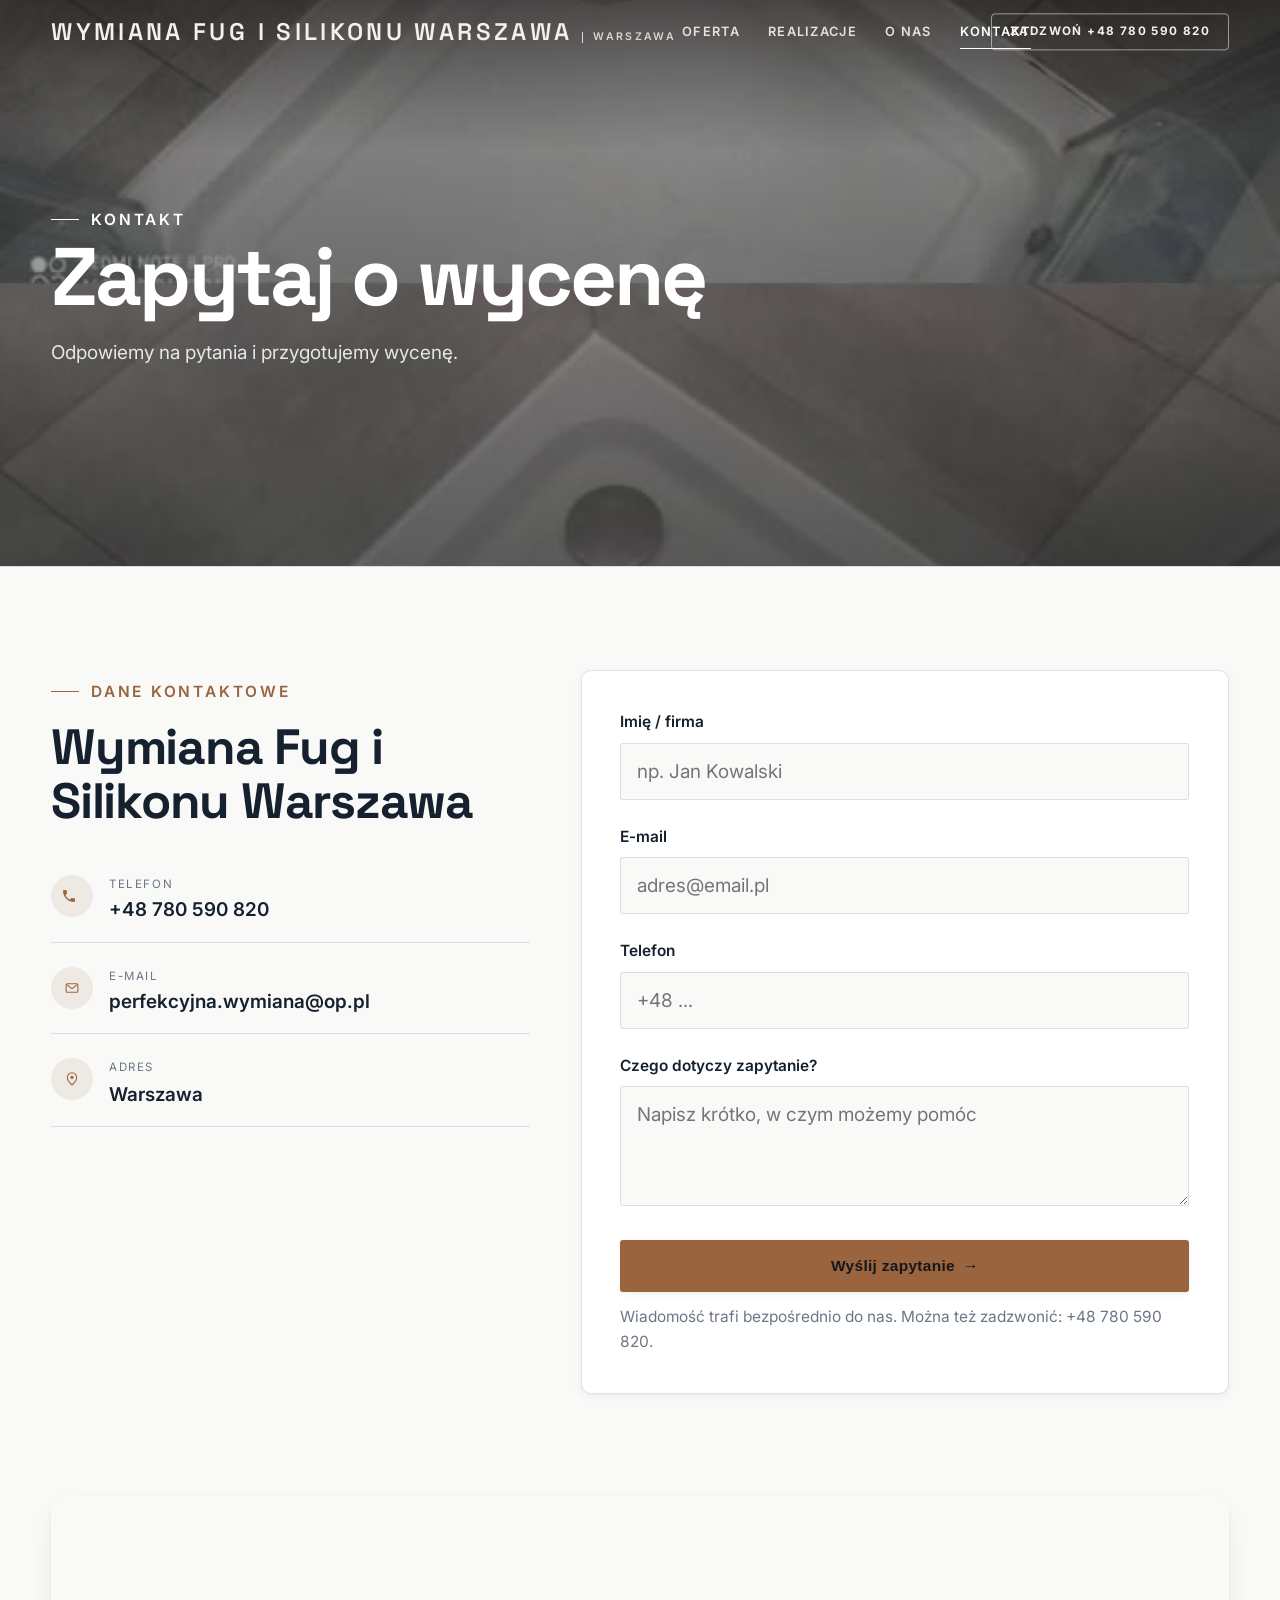
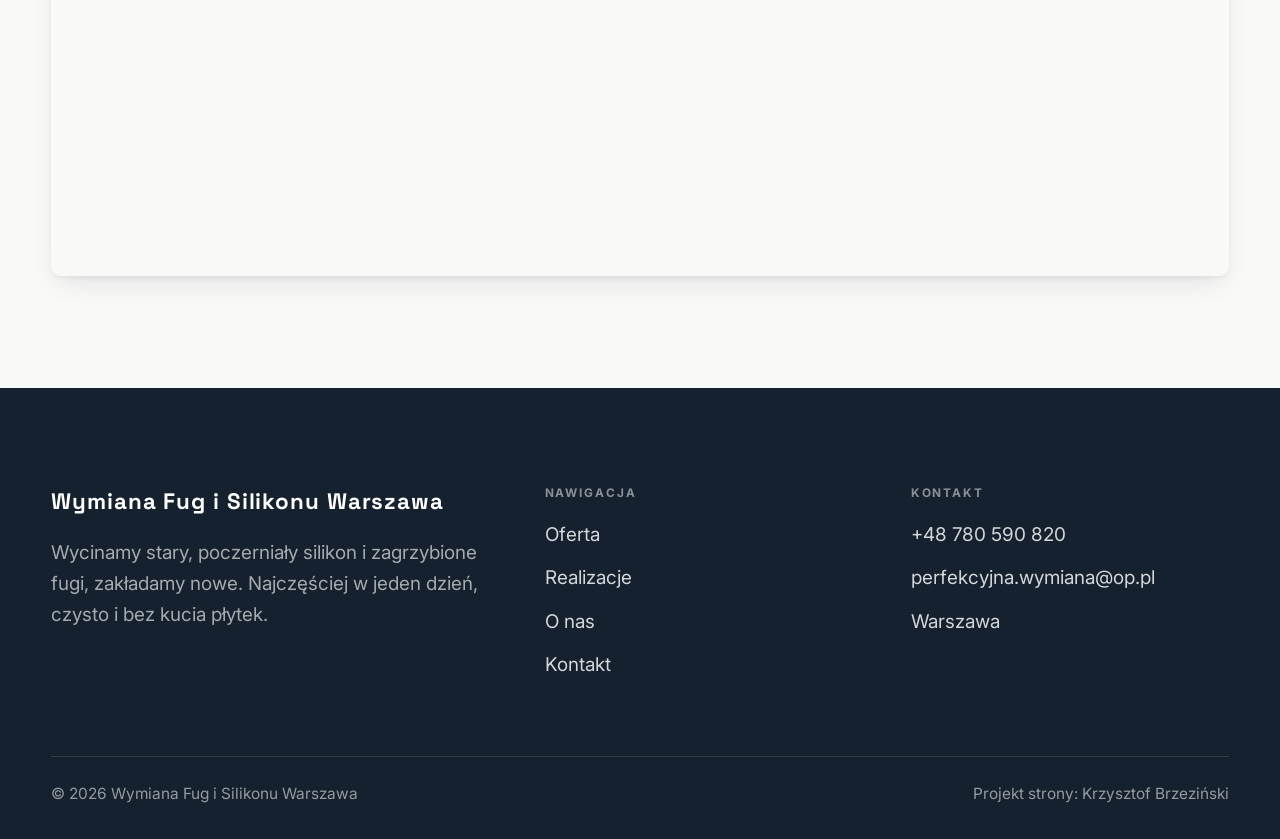
==== kontakt.html @ 7090401e "Strona demo: wymiana-fug-i-silikonu-warszawa" ====
<!DOCTYPE html>
<html lang="pl">
<head>
<meta charset="UTF-8">
<meta name="viewport" content="width=device-width, initial-scale=1.0">
<title>Kontakt - Wymiana Fug i Silikonu Warszawa</title>
<meta name="description" content="Kontakt Wymiana Fug i Silikonu Warszawa - Warszawa">
<link rel="preconnect" href="https://fonts.googleapis.com">
<link rel="preconnect" href="https://fonts.gstatic.com" crossorigin>
<link href="https://fonts.googleapis.com/css2?family=Space+Grotesk:wght@500;600;700&family=Inter:wght@400;500;600&display=swap" rel="stylesheet">
<link rel="stylesheet" href="assets/styles.css">
</head>
<body>

<header class="nav">
  <div class="wrap nav-inner">
    <a class="brand" href="index.html"><span class="name">Wymiana Fug i Silikonu Warszawa</span><span class="sub">Warszawa</span></a>
    <nav class="nav-links">
      <a href="oferta.html">Oferta</a>
      <a href="realizacje.html">Realizacje</a>
      <a href="o-nas.html">O nas</a>
      <a href="kontakt.html" class="active">Kontakt</a>
      <a href="tel:+48780590820" class="btn btn-accent">Zadzwoń +48 780 590 820</a>
    </nav>
    <button class="nav-toggle" aria-label="Menu"><span></span><span></span><span></span></button>
  </div>
</header>

<section class="pagehead">
  <img src="img/g1.jpg" alt="Wymiana Fug i Silikonu Warszawa - Zapytaj o wycenę">
  <div class="wrap">
    <span class="eyebrow">Kontakt</span>
    <h1>Zapytaj o wycenę</h1>
    <p>Odpowiemy na pytania i przygotujemy wycenę.</p>
  </div>
</section>
<section>
  <div class="wrap contact-grid">
    <div class="reveal">
      <span class="eyebrow">Dane kontaktowe</span>
      <h2 style="margin:var(--space-4) 0 var(--space-6)">Wymiana Fug i Silikonu Warszawa</h2>
      <div class="info-list">
        <div class="info-row"><div class="ic"><svg class="ico-tel" width="16" height="16" viewBox="0 0 24 24" fill="none" aria-hidden="true"><path d="M6.6 10.8a15.5 15.5 0 0 0 6.6 6.6l2.2-2.2a1 1 0 0 1 1-.24 11.4 11.4 0 0 0 3.6.58 1 1 0 0 1 1 1V20a1 1 0 0 1-1 1A17 17 0 0 1 3 4a1 1 0 0 1 1-1h3.5a1 1 0 0 1 1 1c0 1.25.2 2.46.58 3.6a1 1 0 0 1-.25 1l-2.23 2.2Z" fill="currentColor"/></svg></div><div><div class="lbl">Telefon</div><a class="val" href="tel:+48780590820">+48 780 590 820</a></div></div>
        <div class="info-row"><div class="ic"><svg class="ico-mail" width="16" height="16" viewBox="0 0 24 24" fill="none" aria-hidden="true"><rect x="3.2" y="5.5" width="17.6" height="13" rx="1.6" stroke="currentColor" stroke-width="1.6"/><path d="M4 7l8 6 8-6" stroke="currentColor" stroke-width="1.6" stroke-linecap="round" stroke-linejoin="round"/></svg></div><div><div class="lbl">E-mail</div><a class="val" href="mailto:perfekcyjna.wymiana@op.pl">perfekcyjna.wymiana@op.pl</a></div></div>
        <div class="info-row"><div class="ic"><svg class="ico-pin" width="16" height="16" viewBox="0 0 24 24" fill="none" aria-hidden="true"><path d="M12 21s7-6.1 7-11.5A7 7 0 0 0 5 9.5C5 14.9 12 21 12 21Z" stroke="currentColor" stroke-width="1.6" fill="none"/><circle cx="12" cy="9.5" r="2.4" fill="currentColor"/></svg></div><div><div class="lbl">Adres</div><div class="val">Warszawa</div></div></div>
      </div>
    </div>
    <div class="reveal">
      <form class="form" action="https://formsubmit.co/perfekcyjna.wymiana@op.pl" method="POST">
        <input type="hidden" name="_subject" value="Zapytanie ze strony Wymiana Fug i Silikonu Warszawa">
        <input type="hidden" name="_captcha" value="false">
        <input type="hidden" name="_template" value="table">
        <div class="fld"><label for="name">Imię / firma</label><input id="name" name="name" type="text" placeholder="np. Jan Kowalski" required></div>
        <div class="fld"><label for="email">E-mail</label><input id="email" name="email" type="email" placeholder="adres@email.pl" required></div>
        <div class="fld"><label for="phone">Telefon</label><input id="phone" name="phone" type="tel" placeholder="+48 ..."></div>
        <div class="fld"><label for="msg">Czego dotyczy zapytanie?</label><textarea id="msg" name="message" placeholder="Napisz krótko, w czym możemy pomóc" required></textarea></div>
        <button type="submit" class="btn btn-accent" style="width:100%;justify-content:center">Wyślij zapytanie <span class="arr">→</span></button>
        <p class="note">Wiadomość trafi bezpośrednio do nas. Można też zadzwonić: +48 780 590 820.</p>
      </form>
    </div>
  </div>
</section>
<section style="padding-top:0">
  <div class="wrap reveal">
    <iframe class="map" title="Wymiana Fug i Silikonu Warszawa - Warszawa" src="https://maps.google.com/maps?q=Wymiana%20Fug%20i%20Silikonu%20Warszawa%20Warszawa&z=15&output=embed" loading="lazy" referrerpolicy="no-referrer-when-downgrade"></iframe>
  </div>
</section>

<footer>
  <div class="wrap">
    <div class="foot-grid">
      <div class="foot-brand">
        <div class="name">Wymiana Fug i Silikonu Warszawa</div>
        <p>Wycinamy stary, poczerniały silikon i zagrzybione fugi, zakładamy nowe. Najczęściej w jeden dzień, czysto i bez kucia płytek.</p>
      </div>
      <div class="foot-col">
        <h4>Nawigacja</h4>
        <a href="oferta.html">Oferta</a>
        <a href="realizacje.html">Realizacje</a>
        <a href="o-nas.html">O nas</a>
        <a href="kontakt.html">Kontakt</a>
      </div>
      <div class="foot-col">
        <h4>Kontakt</h4>
        <a href="tel:+48780590820">+48 780 590 820</a>
        <a href="mailto:perfekcyjna.wymiana@op.pl">perfekcyjna.wymiana@op.pl</a>
        <p>Warszawa</p>
      </div>
    </div>
    <div class="foot-bot">
      <span>© 2026 Wymiana Fug i Silikonu Warszawa</span>
      <span>Projekt strony: Krzysztof Brzeziński</span>
    </div>
  </div>
</footer>
<div class="sticky-call"><a class="sc-call" href="tel:+48780590820"><svg class="ico-tel" width="16" height="16" viewBox="0 0 24 24" fill="none" aria-hidden="true"><path d="M6.6 10.8a15.5 15.5 0 0 0 6.6 6.6l2.2-2.2a1 1 0 0 1 1-.24 11.4 11.4 0 0 0 3.6.58 1 1 0 0 1 1 1V20a1 1 0 0 1-1 1A17 17 0 0 1 3 4a1 1 0 0 1 1-1h3.5a1 1 0 0 1 1 1c0 1.25.2 2.46.58 3.6a1 1 0 0 1-.25 1l-2.23 2.2Z" fill="currentColor"/></svg> Zadzwoń</a><a class="sc-quote" href="kontakt.html">Bezpłatna wycena</a></div>

<script src="assets/main.js"></script>
</body>
</html>
---- assets/styles.css ----
/* ============================================================
   STOLBASZ — premium, architektoniczny B2B fit-out
   Jasna paleta, zero brązu. System wg premium-web-craft.
   Projekt strony: Krzysztof Brzeziński
   ============================================================ */

:root{
  /* PALETA — jasna, architektoniczna, chłodna */
  --paper:#F4F6F8;          /* główne tło */
  --paper-2:#E7EBEF;        /* sekcje alternatywne (chłodny jasny szary) */
  --paper-3:#E7EBEF;        /* delikatne wypełnienia */
  --ink:#15212E;            /* tekst główny — chłodny grafit */
  --ink-soft:#243443;       /* nagłówki drugorzędne */
  --muted:#6B7785;          /* tekst poboczny */
  --line:rgba(21,33,46,.12);/* hairline */
  --accent:#E8A317;         /* stonowany petrol-slate — jedyny akcent */
  --accent-d:#C9870C;
  --accent-soft:rgba(232,163,23,.10);
  --dark:#15212E;           /* sekcje ciemne (stopka/CTA) */

  /* ODSTĘPY — skala 4/8 */
  --space-1:4px; --space-2:8px; --space-3:12px; --space-4:16px; --space-5:24px;
  --space-6:32px; --space-7:48px; --space-8:64px; --space-9:96px; --space-10:128px;

  /* TYPOGRAFIA — fluid clamp() (skala podbita 16.07.2026: większe, czytelniejsze litery — uwaga Adama) */
  --text-sm:clamp(.9rem,.87rem + .12vw,1rem);
  --text-base:clamp(1.08rem,1.04rem + .18vw,1.2rem);
  --text-lg:clamp(1.24rem,1.15rem + .34vw,1.44rem);
  --text-h3:clamp(1.34rem,1.22rem + .55vw,1.66rem);
  --text-h2:clamp(2.1rem,1.66rem + 2.1vw,3.1rem);
  --text-h1:clamp(2.9rem,2.1rem + 4vw,5.1rem);

  /* PROMIENIE — architektoniczne, raczej ostre */
  --r-sm:3px; --r-md:6px; --r-lg:10px;

  /* RUCH */
  --ease:cubic-bezier(.25,.46,.45,.94); --dur:.24s;

  /* CIENIE — miękkie, warstwowe */
  --sh-sm:0 1px 2px rgba(16,24,32,.04), 0 2px 8px rgba(16,24,32,.05);
  --sh-md:0 2px 6px rgba(16,24,32,.05), 0 12px 28px -8px rgba(16,24,32,.12);
  --sh-lg:0 6px 14px rgba(16,24,32,.07), 0 26px 56px -18px rgba(16,24,32,.22);

  --hairline:1px solid var(--line);

  --font-display:'Space Grotesk','Inter',sans-serif;
  --font-body:'Inter',sans-serif;
}

*{box-sizing:border-box;margin:0;padding:0}
html{scroll-behavior:smooth}
body{
  font-family:var(--font-body);
  font-size:var(--text-base);
  line-height:1.65;
  color:var(--ink);
  background:var(--paper);
  -webkit-font-smoothing:antialiased;
  text-rendering:optimizeLegibility;
}
img{max-width:100%;display:block}
a{color:inherit;text-decoration:none}

.wrap{width:min(92%,1180px);margin-inline:auto}
section{padding-block:clamp(52px,6.5vw,96px)}

h1,h2,h3{font-family:var(--font-display);font-weight:700;line-height:1.08;letter-spacing:-.02em;color:var(--ink)}
h1{font-size:var(--text-h1);letter-spacing:-.035em}
h2{font-size:var(--text-h2);letter-spacing:-.025em}
h3{font-size:var(--text-h3)}
p{max-width:65ch}

.eyebrow{
  font-family:var(--font-body);
  font-size:var(--text-sm);
  font-weight:600;
  letter-spacing:.18em;
  text-transform:uppercase;
  color:var(--accent);
  display:inline-flex;align-items:center;gap:var(--space-3);
}
.eyebrow::before{content:"";width:28px;height:1px;background:var(--accent);display:inline-block}

.muted{color:var(--muted)}
.lead{font-size:var(--text-lg);line-height:1.55;color:var(--ink-soft);max-width:50ch}

/* ---------- BUTTONS ---------- */
.btn{
  display:inline-flex;align-items:center;gap:var(--space-2);
  font-weight:600;font-size:var(--text-sm);letter-spacing:.02em;
  padding:var(--space-4) var(--space-6);
  border-radius:var(--r-sm);
  transition:transform var(--dur) var(--ease),box-shadow var(--dur) var(--ease),background var(--dur) var(--ease);
  cursor:pointer;border:1px solid transparent;
}
.btn-accent{background:var(--accent);color:#fff;box-shadow:var(--sh-sm)}
.btn-accent:hover{background:var(--accent-d);transform:translateY(-2px);box-shadow:var(--sh-md)}
.btn-accent:active{transform:translateY(0);box-shadow:var(--sh-sm)}
.btn-ghost{background:transparent;color:var(--ink);border-color:var(--line)}
.btn-ghost:hover{border-color:var(--accent);color:var(--accent);transform:translateY(-2px)}
.btn-light{background:#fff;color:var(--ink);box-shadow:var(--sh-sm)}
.btn-light:hover{transform:translateY(-2px);box-shadow:var(--sh-md)}
.btn .arr{transition:transform var(--dur) var(--ease)}
.btn:hover .arr{transform:translateX(4px)}

/* ---------- NAV ---------- */
.nav{
  position:sticky;top:0;z-index:50;
  background:color-mix(in srgb,var(--paper) 88%,transparent);
  backdrop-filter:saturate(140%) blur(10px);
  border-bottom:var(--hairline);
}
.nav-inner{display:flex;align-items:center;justify-content:space-between;height:72px}
.brand{display:flex;flex-direction:column;line-height:1}
.brand .name{font-family:var(--font-display);font-weight:800;font-size:1.35rem;letter-spacing:.04em}
.brand .sub{font-size:.62rem;letter-spacing:.34em;text-transform:uppercase;color:var(--muted);margin-top:5px}
.nav-links{display:flex;align-items:center;gap:var(--space-6)}
.nav-links a{font-size:var(--text-sm);font-weight:500;color:var(--ink-soft);position:relative;padding-block:4px;transition:color var(--dur) var(--ease)}
.nav-links a::after{content:"";position:absolute;left:0;bottom:0;width:0;height:1.5px;background:var(--accent);transition:width var(--dur) var(--ease)}
.nav-links a:hover,.nav-links a.active{color:var(--ink)}
.nav-links a:hover::after,.nav-links a.active::after{width:100%}
.nav-links .btn{padding:var(--space-2) var(--space-5)}
/* przyciski w nav: właściwy kolor (przebij .nav-links a) + bez podkreślenia */
.nav-links a.btn-accent{color:#fff}
.nav-links a.btn-ghost,.nav-links a.btn-light{color:var(--ink)}
.nav-links a.btn::after{display:none}
.nav-toggle{display:none;background:none;border:none;cursor:pointer;flex-direction:column;gap:5px;padding:8px}
.nav-toggle span{width:24px;height:2px;background:var(--ink);transition:var(--dur)}

/* ---------- HERO (split) ---------- */
.hero{position:relative;overflow:hidden;border-bottom:var(--hairline)}
.hero-grid{display:grid;grid-template-columns:1.05fr .95fr;gap:clamp(24px,4vw,60px);align-items:center;
  padding-block:clamp(36px,4.5vw,64px)}
.hero-copy .eyebrow{margin-bottom:var(--space-5)}
.hero-copy h1{margin-bottom:var(--space-5)}
.hero-copy .lead{margin-bottom:var(--space-7)}
.hero-actions{display:flex;flex-wrap:wrap;gap:var(--space-4)}
.hero-art{position:relative;aspect-ratio:4/3;border-radius:var(--r-lg);overflow:hidden;box-shadow:var(--sh-lg)}
.hero-art img{width:100%;height:100%;object-fit:cover}
.hero-art::after{content:"";position:absolute;inset:0;background:linear-gradient(180deg,transparent 55%,rgba(18,24,28,.28))}
.hero-badge{position:absolute;left:var(--space-5);bottom:var(--space-5);z-index:2;
  background:rgba(252,252,251,.94);backdrop-filter:blur(4px);
  border-radius:var(--r-md);padding:var(--space-4) var(--space-5);box-shadow:var(--sh-md);max-width:78%}
.hero-badge strong{display:block;font-family:var(--font-display);font-size:1rem;letter-spacing:-.01em}
.hero-badge span{font-size:var(--text-sm);color:var(--muted)}

/* ---------- HERO duży / kinowy (strona główna) ---------- */
.hero-cine{position:relative;min-height:clamp(560px,82vh,840px);min-height:clamp(560px,82svh,840px);display:flex;align-items:center;overflow:hidden;border-bottom:var(--hairline)}
.hero-cine>img{position:absolute;inset:0;width:100%;height:100%;object-fit:cover;z-index:0}
.hero-cine::after{content:"";position:absolute;inset:0;z-index:1;
  background:linear-gradient(95deg,rgba(13,18,23,.86) 0%,rgba(13,18,23,.64) 32%,rgba(13,18,23,.24) 62%,rgba(13,18,23,.04) 100%)}
.hero-cine .wrap{position:relative;z-index:2;padding-block:var(--space-8)}
.hero-cine .hero-copy{max-width:660px}
.hero-cine .eyebrow{color:#fff;margin-bottom:var(--space-5)}
.hero-cine .eyebrow::before{background:#fff}
.hero-cine h1{color:#fff;margin-bottom:var(--space-5);font-size:clamp(2.9rem,2rem + 4.4vw,5.2rem)}
.hero-cine .lead{color:rgba(255,255,255,.92);max-width:48ch;margin-bottom:var(--space-7)}
.hero-cine .hero-actions{display:flex;flex-wrap:wrap;gap:var(--space-4)}
@media(max-width:680px){
  .hero-cine{min-height:clamp(520px,76vh,640px);min-height:clamp(520px,76svh,640px);align-items:flex-end}
  .hero-cine::after{background:linear-gradient(0deg,rgba(13,18,23,.9) 6%,rgba(13,18,23,.45) 55%,rgba(13,18,23,.25) 100%)}
  .hero-cine .wrap{padding-bottom:var(--space-9)}
}

/* full-bleed hero variant (podstrony) */
.pagehead{position:relative;min-height:46vh;min-height:46svh;display:flex;align-items:flex-end;overflow:hidden;border-bottom:var(--hairline)}
.pagehead img{position:absolute;inset:0;width:100%;height:100%;object-fit:cover}
.pagehead::after{content:"";position:absolute;inset:0;background:linear-gradient(180deg,rgba(18,24,28,.25),rgba(18,24,28,.62))}
.pagehead .wrap{position:relative;z-index:2;padding-block:var(--space-9);color:#fff}
.pagehead h1{color:#fff;max-width:18ch}
.pagehead .eyebrow{color:#fff}
.pagehead .eyebrow::before{background:#fff}
.pagehead p{color:rgba(255,255,255,.86);margin-top:var(--space-4);max-width:54ch}

/* ---------- STRIP (pasek skrótów / liczby) ---------- */
.strip{background:var(--dark);color:#fff}
.strip .wrap{display:grid;grid-template-columns:repeat(4,1fr);gap:var(--space-6);padding-block:var(--space-8)}
.strip .item .k{font-family:var(--font-display);font-size:clamp(1.6rem,1.2rem + 1.4vw,2.4rem);font-weight:800;letter-spacing:-.02em;color:#fff}
.strip .item .v{font-size:var(--text-sm);color:rgba(255,255,255,.66);margin-top:var(--space-2);line-height:1.45}
.strip .item{border-left:2px solid var(--accent);padding-left:var(--space-5)}

/* ---------- SECTION HEAD ---------- */
.head{max-width:48rem;margin-bottom:var(--space-8)}
.head.center{margin-inline:auto;text-align:center}
.head .eyebrow{margin-bottom:var(--space-4)}
.head h2{margin-bottom:var(--space-4)}
.head p{color:var(--muted);font-size:var(--text-lg);line-height:1.55}
.head.center p{margin-inline:auto}

/* ---------- INTRO SPLIT ---------- */
.split{display:grid;grid-template-columns:.92fr 1.08fr;gap:clamp(28px,5vw,80px);align-items:center}
.split.rev{grid-template-columns:1.08fr .92fr}
.split.rev .split-art{order:-1}
.split-art{position:relative;aspect-ratio:5/4;border-radius:var(--r-lg);overflow:hidden;box-shadow:var(--sh-lg)}
.split-art img{width:100%;height:100%;object-fit:cover}
.split-copy h2{margin-bottom:var(--space-5)}
.split-copy p+p{margin-top:var(--space-4)}
.split-copy .btn{margin-top:var(--space-6)}

/* ---------- SERVICES (zakres) ---------- */
.svc-grid{display:grid;grid-template-columns:repeat(auto-fit,minmax(280px,1fr));gap:var(--space-5)}
.svc{background:#fff;border:var(--hairline);border-radius:var(--r-md);padding:var(--space-7) var(--space-6);
  transition:transform var(--dur) var(--ease),box-shadow var(--dur) var(--ease),border-color var(--dur) var(--ease);
  position:relative;overflow:hidden}
.svc::before{content:"";position:absolute;left:0;top:0;width:3px;height:0;background:var(--accent);transition:height var(--dur) var(--ease)}
.svc:hover{transform:translateY(-4px);box-shadow:var(--sh-md);border-color:transparent}
.svc:hover::before{height:100%}
.svc .ic{font-family:var(--font-display);font-size:.8rem;font-weight:700;letter-spacing:.12em;color:var(--accent);margin-bottom:var(--space-4)}
.svc h3{margin-bottom:var(--space-3);font-size:1.22rem}
.svc p{color:var(--muted);font-size:var(--text-base);line-height:1.6}

/* big detailed service rows */
.svc-row{display:grid;grid-template-columns:.8fr 1.2fr;gap:clamp(20px,4vw,60px);align-items:center;padding-block:var(--space-8)}
.svc-row+.svc-row{border-top:var(--hairline)}
.svc-row.rev{grid-template-columns:1.2fr .8fr}
.svc-row.rev .svc-row-art{order:-1}
.svc-row-art{aspect-ratio:4/3;border-radius:var(--r-md);overflow:hidden;box-shadow:var(--sh-md)}
.svc-row-art img{width:100%;height:100%;object-fit:cover}
.svc-row h3{font-size:1.5rem;margin-bottom:var(--space-4)}
.svc-row .num{font-family:var(--font-display);font-size:.85rem;font-weight:700;letter-spacing:.14em;color:var(--accent);display:block;margin-bottom:var(--space-3)}
.svc-row ul{list-style:none;margin-top:var(--space-4);display:flex;flex-direction:column;gap:var(--space-2)}
.svc-row li{position:relative;padding-left:var(--space-5);color:var(--muted);font-size:var(--text-base)}
.svc-row li::before{content:"";position:absolute;left:0;top:.62em;width:8px;height:1px;background:var(--accent)}

/* ---------- GALLERY (realizacje) ---------- */
.gallery{display:grid;grid-template-columns:repeat(12,1fr);gap:var(--space-4);grid-auto-rows:200px}
/* GALERIA MASONRY — pionowe zdjęcia (portrety beauty/wellness) bez przycinania: kolumny, height auto */
.gallery-masonry{column-count:3;column-gap:var(--space-4)}
@media(max-width:900px){.gallery-masonry{column-count:2}}
@media(max-width:560px){.gallery-masonry{column-count:1}}
.gallery-masonry .m-tile{break-inside:avoid;margin:0 0 var(--space-4);padding:0;position:relative;overflow:hidden;border-radius:var(--r-md);border:1px solid var(--line)}
.gallery-masonry .m-tile img{width:100%;height:auto;display:block}
.gallery-masonry .m-tile .cap{position:absolute;left:0;right:0;bottom:0;padding:var(--space-4);color:#fff;background:linear-gradient(0deg,rgba(0,0,0,.55),transparent);font-size:var(--text-sm)}
.gallery-masonry .m-tile .cap small{display:block;font-weight:400;opacity:.78;letter-spacing:.04em;text-transform:uppercase;font-size:.66rem;margin-top:3px}
.tile{position:relative;overflow:hidden;border-radius:var(--r-md);box-shadow:var(--sh-sm);
  transition:transform var(--dur) var(--ease),box-shadow var(--dur) var(--ease)}
.tile img{width:100%;height:100%;object-fit:cover;transition:transform .6s var(--ease)}
.tile:hover{box-shadow:var(--sh-md)}
.tile:hover img{transform:scale(1.05)}
.tile .cap{position:absolute;left:0;right:0;bottom:0;padding:var(--space-5) var(--space-4) var(--space-4);
  background:linear-gradient(transparent,rgba(18,24,28,.78));color:#fff;
  font-size:var(--text-sm);font-weight:600;letter-spacing:.01em;
  opacity:0;transform:translateY(8px);transition:var(--dur) var(--ease)}
.tile:hover .cap{opacity:1;transform:translateY(0)}
.tile .cap small{display:block;font-weight:400;opacity:.78;letter-spacing:.04em;text-transform:uppercase;font-size:.66rem;margin-top:3px}
/* bento spans */
.t-wide{grid-column:span 6}
.t-tall{grid-column:span 6;grid-row:span 2}
.t-std{grid-column:span 6}
.t-third{grid-column:span 4}
.t-two3{grid-column:span 8}

/* ---------- TRUST / WIARYGODNOŚĆ ---------- */
.trust{background:var(--paper-2)}
.trust-grid{display:grid;grid-template-columns:repeat(auto-fit,minmax(240px,1fr));gap:var(--space-5);margin-top:var(--space-7)}
.trust-card{background:#fff;border-radius:var(--r-md);padding:var(--space-7) var(--space-6);box-shadow:var(--sh-sm);border-top:3px solid var(--accent)}
.trust-card .big{font-family:var(--font-display);font-size:clamp(1.8rem,1.3rem + 1.6vw,2.6rem);font-weight:800;letter-spacing:-.02em;color:var(--ink);line-height:1}
.trust-card h3{font-size:1.12rem;margin:var(--space-3) 0 var(--space-2)}
.trust-card p{color:var(--muted);font-size:var(--text-base);line-height:1.55}

/* ---------- CTA band ---------- */
.cta{background:var(--dark);color:#fff;position:relative;overflow:hidden}
.cta .wrap{display:grid;grid-template-columns:1.4fr .6fr;gap:var(--space-7);align-items:center;position:relative;z-index:2}
.cta h2{color:#fff;max-width:20ch}
.cta p{color:rgba(255,255,255,.74);margin-top:var(--space-4)}
.cta-actions{display:flex;flex-direction:column;gap:var(--space-3);align-items:flex-start}
.cta::before{content:"";position:absolute;right:-80px;top:-80px;width:360px;height:360px;border-radius:50%;
  background:radial-gradient(circle,var(--accent-soft),transparent 70%)}

/* ---------- CONTACT ---------- */
.contact-grid{display:grid;grid-template-columns:.85fr 1.15fr;gap:clamp(28px,4vw,56px);align-items:start}
.info-list{display:flex;flex-direction:column;gap:var(--space-2)}
.info-row{display:flex;gap:var(--space-4);align-items:flex-start;padding-block:var(--space-4);border-bottom:var(--hairline)}
.info-row .ic{flex:none;width:42px;height:42px;display:grid;place-items:center;border-radius:50%;
  background:var(--accent-soft);color:var(--accent);font-size:1.05rem}
.info-row .lbl{font-size:.72rem;letter-spacing:.14em;text-transform:uppercase;color:var(--muted)}
.info-row .val{font-weight:600;font-size:var(--text-base);margin-top:2px}
.info-row a.val:hover{color:var(--accent)}
.map{border:none;border-radius:var(--r-lg);box-shadow:var(--sh-md);width:100%;height:100%;min-height:380px;filter:grayscale(.2) contrast(1.02)}
.form{background:#fff;border:var(--hairline);border-radius:var(--r-lg);padding:clamp(24px,3vw,40px);box-shadow:var(--sh-sm)}
.form .fld{margin-bottom:var(--space-5)}
.form label{display:block;font-size:var(--text-sm);font-weight:600;margin-bottom:var(--space-2)}
.form input,.form textarea{width:100%;font-family:inherit;font-size:var(--text-base);color:var(--ink);
  padding:var(--space-4);border:var(--hairline);border-radius:var(--r-sm);background:var(--paper);transition:border-color var(--dur)}
.form input:focus,.form textarea:focus{outline:none;border-color:var(--accent);background:#fff}
.form textarea{resize:vertical;min-height:120px}
.form .note{font-size:var(--text-sm);color:var(--muted);margin-top:var(--space-3)}

/* ---------- FOOTER ---------- */
footer{background:var(--dark);color:#fff;padding-block:var(--space-9) var(--space-6)}
.foot-grid{display:grid;grid-template-columns:1.4fr 1fr 1fr;gap:var(--space-7);margin-bottom:var(--space-8)}
.foot-brand .name{font-family:var(--font-display);font-weight:800;font-size:1.4rem;letter-spacing:.04em}
.foot-brand p{color:rgba(255,255,255,.62);margin-top:var(--space-4);font-size:var(--text-base);max-width:38ch}
.foot-col h4{font-size:.74rem;letter-spacing:.16em;text-transform:uppercase;color:rgba(255,255,255,.5);margin-bottom:var(--space-4)}
.foot-col a,.foot-col p{display:block;color:rgba(255,255,255,.82);font-size:var(--text-base);margin-bottom:var(--space-3)}
.foot-col a:hover{color:#fff}
.foot-bot{border-top:1px solid rgba(255,255,255,.12);padding-top:var(--space-5);display:flex;justify-content:space-between;flex-wrap:wrap;gap:var(--space-3);
  font-size:var(--text-sm);color:rgba(255,255,255,.55)}
.foot-bot a:hover{color:#fff}

/* ---------- REVEAL ---------- */
.reveal{opacity:0;transform:translateY(22px);transition:opacity .6s var(--ease),transform .6s var(--ease)}
.reveal.in{opacity:1;transform:none}

/* ---------- RESPONSIVE ---------- */
@media(max-width:920px){
  .hero-grid,.split,.split.rev,.svc-row,.svc-row.rev,.cta .wrap,.contact-grid,.foot-grid{grid-template-columns:1fr}
  .split.rev .split-art,.svc-row.rev .svc-row-art{order:0}
  .hero-art{aspect-ratio:16/10;max-height:420px}
  .strip .wrap{grid-template-columns:repeat(2,1fr);gap:var(--space-7)}
  .gallery{grid-auto-rows:180px}
  .t-wide,.t-tall,.t-std,.t-third,.t-two3{grid-column:span 6}
  .t-tall{grid-row:span 1}
  .cta-actions{flex-direction:row;flex-wrap:wrap}
  .foot-grid{gap:var(--space-6)}
}
@media(max-width:680px){
  .nav-links{position:fixed;inset:72px 0 auto 0;background:var(--paper);flex-direction:column;align-items:stretch;
    gap:0;padding:var(--space-4) 6%;border-bottom:var(--hairline);box-shadow:var(--sh-md);
    transform:translateY(-120%);transition:transform var(--dur) var(--ease)}
  .nav-links.open{transform:translateY(0)}
  .nav-links a{padding-block:var(--space-4);border-bottom:var(--hairline)}
  .nav-links .btn{margin-top:var(--space-3);justify-content:center}
  .nav-toggle{display:flex}
  .strip .wrap{grid-template-columns:1fr}
  .gallery{grid-template-columns:repeat(6,1fr)}
  .foot-grid{grid-template-columns:1fr}
}
@media(prefers-reduced-motion:reduce){
  *{animation-duration:.01ms!important;transition:none!important}
  .reveal{opacity:1!important;transform:none!important}
  html{scroll-behavior:auto}
}

/* ============================================================
   PREMIUM LAYER — destylat deep-researchu branż (anty-AI, spokój).
   Zmienne STOLBASZ (--accent/--ink/--paper/--line/--dark). Ruch ledwo
   zauważalny, krzywa cubic-bezier(.16,.84,.44,1); prefers-reduced-motion
   pokryte blanketem wyżej. Karty hairline zamiast cieni = #1 sygnał „nie-AI".
   ============================================================ */

/* więcej oddechu między sekcjami (liderzy: 110-130px) */
section{padding-block:clamp(64px,8vw,128px)}

/* 1) Aksamitny reveal — dłuższa, miękka krzywa zamiast „skoku" */
.reveal{transition:opacity .9s cubic-bezier(.16,.84,.44,1),transform .9s cubic-bezier(.16,.84,.44,1);will-change:opacity,transform}
/* stagger TYLKO w galerii (tam pozycja = porządek dzieci) */
.gallery .reveal:nth-child(2){transition-delay:.07s}
.gallery .reveal:nth-child(3){transition-delay:.14s}
.gallery .reveal:nth-child(4){transition-delay:.21s}
.gallery .reveal:nth-child(5){transition-delay:.28s}
.gallery .reveal:nth-child(6){transition-delay:.35s}

/* 2) Hero STATYCZNY na .hero-cine — Ken Burns CAŁKIEM WYŁĄCZONY 26.06 (3. zgłoszenie Szymona).
   GENEZA: animowanie scale na <img> hero z teksturami (cegły/framugi) re-samplinguje obraz
   klatka po klatce → na części ekranów drobne drganie/shimmer = „heroshot się trzęsie".
   translateY usunięto wcześniej, scale-only + will-change/GPU NIE wystarczyły do GWARANCJI gładkości.
   Krzysztof zażądał pewności („make sure, że błąd się nie pojawi") > efekt. Zero animacji = 0% drgania.
   Delikatny zoom zostaje TYLKO w pełnoekranowych hero gastro/studio (hg-bg/hs-bg — tło, inny
   mechanizm, chwalone, nigdy nie zgłaszane). NIE wracać do KB na .hero-cine bez realnego testu
   na sprzęcie klienta — to ryzyko regresji „trzęsienia”. */
/* BEZPIECZNY "wow" na hero = jednorazowy FADE-IN (opacity), nie zoom.
   opacity nie dotyka bitmapy → gładkie na KAŻDYM zdjęciu/ekranie/GPU, zero ryzyka migotania.
   Geometryczny ruch (scale/translate) na .hero-cine jest ZAKAZANY (bramka pilnuje). */
@keyframes heroFade{from{opacity:0}to{opacity:1}}
.hero-cine>img{transform:none;animation:heroFade 1.1s ease-out both}

/* 3) Akcentowy hairline pod nagłówkiem sekcji, który „rysuje się" przy wejściu */
.head h2{position:relative;padding-bottom:18px}
.head h2::after{content:"";position:absolute;left:0;bottom:0;height:1px;width:0;background:var(--accent);transition:width 1s cubic-bezier(.16,.84,.44,1) .15s}
.head.center h2::after{left:50%;transform:translateX(-50%)}
.head.reveal.in h2::after,.head.center.reveal.in h2::after{width:54px}

/* 4) Karty HAIRLINE zamiast cieni/zaokrągleń (najmocniejszy anty-AI detal) */
.svc{background:transparent;border:1px solid var(--line);border-radius:var(--r-sm);box-shadow:none}
.svc:hover{box-shadow:none;border-color:var(--accent);transform:translateY(-3px)}
.trust-card{background:transparent;box-shadow:none;border:1px solid var(--line);border-top:2px solid var(--accent);border-radius:var(--r-sm)}
.tile{box-shadow:none;border-radius:var(--r-sm)}
.tile:hover{box-shadow:none}

/* 5) Sticky-nav kondensuje się po przewinięciu (sygnał dopracowania) */
.nav{transition:box-shadow .4s ease,background .4s ease}
.nav.is-stuck{box-shadow:0 1px 0 var(--line),0 14px 30px -24px rgba(0,0,0,.45)}
.nav-inner{transition:height .35s var(--ease)}
.nav.is-stuck .nav-inner{height:60px}

/* 6) MANIFESTO — pełnoekranowy cytat-bohater (zastępuje generyczne „Dlaczego my") */
.manifesto{background:var(--paper-2);text-align:center}
.manifesto .wrap{max-width:60rem}
.manifesto p{font-family:var(--font-display);font-style:italic;font-size:clamp(1.6rem,1rem + 2.4vw,2.8rem);line-height:1.32;color:var(--ink-soft);margin-inline:auto;max-width:26ch;position:relative;padding-top:var(--space-8)}
.manifesto p::before{content:"";position:absolute;top:0;left:50%;transform:translateX(-50%);width:54px;height:1px;background:var(--accent)}
.manifesto p span{color:var(--accent);font-style:italic}

/* 7) GATEWAYS — 3 duże bramy-zdjęcia (zamiast paska menu usług) */
.gateways{display:grid;grid-template-columns:repeat(3,1fr);gap:var(--space-4)}
.gateway{position:relative;aspect-ratio:3/4;overflow:hidden;border-radius:var(--r-sm);display:block}
.gateway img{width:100%;height:100%;object-fit:cover;transition:transform .8s var(--ease),filter .5s var(--ease)}
.gateway::after{content:"";position:absolute;inset:0;background:linear-gradient(180deg,transparent 38%,rgba(18,24,28,.74))}
.gateway:hover img{transform:scale(1.05);filter:brightness(1.05)}
.gateway .g-ttl{position:absolute;left:0;right:0;bottom:0;z-index:2;padding:var(--space-6) var(--space-5);color:#fff;font-family:var(--font-display);font-size:1.45rem;letter-spacing:-.01em;line-height:1.15}
.gateway .g-ttl small{display:block;font-family:var(--font-body);font-size:var(--text-sm);font-weight:400;opacity:.82;letter-spacing:.03em;margin-top:5px}
@media(max-width:760px){.gateways{grid-template-columns:1fr}.gateway{aspect-ratio:16/10}}

/* 8) LOGO klienta w nagłówku (gdy podane --logo) */
/* 52px domyślnie (feedback Bartka 06.07.2026: 40px ginęło, uwaga padła 3x; ~56px sprawdzone na żywym demie anna-borowiec-makeup) */
.brand-logo{height:64px;width:auto;max-width:300px;object-fit:contain;display:block}
.nav.is-stuck .brand-logo{height:52px}
@media(max-width:680px){.brand-logo{height:46px;max-width:210px}}


/* === RWD: nagłówki na wąskich ekranach (dodane 17.07.2026 razem z fixem clamp) ===
   Po przywróceniu działania clamp() dolna granica --text-h1 (2.9rem) rozpychała
   dokument przy długich polskich słowach na telefonach. Tu ją zjeżdżamy. */
@media (max-width:560px){
  :root{
    --text-h1:clamp(1.9rem, 1.15rem + 4.4vw, 2.7rem);
    --text-h2:clamp(1.5rem, 1rem + 3vw, 2.1rem);
  }
  .hero-cine h1{font-size:clamp(1.9rem, 1.15rem + 4.4vw, 2.7rem)}
  h1,h2{overflow-wrap:break-word}
}

/* === rodzina: fachowcy === */
/* ============================================================
   RODZINA: FACHOWCY (hydraulik/elektryk/remont/brukarstwo/ogrodzenia)
   Doklejane NA WIERZCH base.css. Dziedziczy paletę/fonty skórki (trade/elektryk).
   Filozofia: telefon-bohater + zaufanie + „bezpłatna wycena". Spokój, nie krzyk.
   (count-up i podwójny iframe mapy świadomie pominięte - krytyka blueprintu.)
   ============================================================ */

/* --- PROCES - oś „jak pracujemy" (podpis rodziny, czego nie ma w meblach) --- */
.proces{background:var(--paper-2)}
.proces-line{list-style:none;display:grid;grid-template-columns:repeat(4,1fr);gap:var(--space-5);position:relative;margin:0;padding:0}
.proces-line li{position:relative;padding-top:var(--space-7)}
.proces-line li::before{content:"";position:absolute;top:14px;left:0;right:0;height:1px;background:var(--line)}
.proces-line li:last-child::before{right:50%}
.proces-line li:first-child::before{left:50%}
.proces-line li::after{content:"";position:absolute;top:9px;left:calc(50% - 6px);width:11px;height:11px;border-radius:50%;background:var(--accent);box-shadow:0 0 0 4px var(--paper-2)}
.proces-line .pno{font-family:var(--font-display);font-weight:800;font-size:1.5rem;color:var(--accent);letter-spacing:-.02em;display:block;margin-bottom:var(--space-3);text-align:center}
.proces-line h3{font-size:1.1rem;margin-bottom:var(--space-2);text-align:center}
.proces-line p{color:var(--muted);font-size:var(--text-sm);line-height:1.5;text-align:center;max-width:26ch;margin-inline:auto}
@media(max-width:820px){
  .proces-line{grid-template-columns:1fr;gap:0}
  .proces-line li{padding:var(--space-5) 0 var(--space-5) var(--space-7)}
  .proces-line li::before{left:5px;right:auto;top:0;bottom:0;width:1px;height:auto}
  .proces-line li:first-child::before,.proces-line li:last-child::before{left:5px;right:auto}
  .proces-line li::after{top:var(--space-6);left:0}
  .proces-line .pno,.proces-line h3,.proces-line p{text-align:left;margin-inline:0}
}

/* --- OBSZAR DZIAŁANIA - lokalność (chipy z REALNEGO miasta, bez drugiego iframe) --- */
.obszar .head{text-align:center;margin-inline:auto}
.obszar .head .eyebrow{justify-content:center}
.obszar-list{list-style:none;display:flex;flex-wrap:wrap;justify-content:center;gap:var(--space-3);margin:0;padding:0;max-width:60rem;margin-inline:auto}
.obszar-list li{border:1px solid var(--line);border-radius:999px;padding:var(--space-2) var(--space-5);
  font-size:var(--text-sm);font-weight:600;color:var(--ink-soft);transition:border-color .24s var(--ease),color .24s var(--ease)}
.obszar-list li:hover{border-color:var(--accent);color:var(--accent)}
.obszar-list li.is-home{background:var(--accent);border-color:var(--accent);color:#fff}

/* --- STICKY-CALL - dolny pasek mobile (najważniejszy konwerter tej rodziny) --- */
.sticky-call{display:none}
@media(max-width:820px){
  .sticky-call{display:grid;grid-template-columns:1fr 1fr;gap:1px;position:fixed;left:0;right:0;bottom:0;z-index:90;
    background:var(--line);box-shadow:0 -6px 20px -10px rgba(0,0,0,.4)}
  .sticky-call a{padding:15px 8px;text-align:center;font-weight:700;font-size:.95rem;letter-spacing:.01em}
  .sc-call{background:var(--accent);color:#fff}
  .sc-quote{background:var(--paper);color:var(--ink)}
  body{padding-bottom:56px}
}

/* --- Blok „Awaria? Dzwoń” (opcjonalny, hydraulik/elektryk) --- */
.awaria{background:var(--dark);color:#fff}
.awaria .wrap{display:flex;flex-wrap:wrap;align-items:center;justify-content:space-between;gap:var(--space-5);padding-block:var(--space-7)}
.awaria h3{color:#fff;font-size:clamp(1.3rem,1rem + 1.2vw,1.8rem)}
.awaria p{color:rgba(255,255,255,.72);margin-top:var(--space-2)}
.awaria .btn-accent{white-space:nowrap}

/* === CERTYFIKATY / CZYM PRACUJEMY (gated: renderuje sie tylko gdy brief poda certy/marki/gwarancja) - mocny lever dla dekarzy === */
.auto-marki .marki-list{display:flex;flex-wrap:wrap;justify-content:center;gap:clamp(.8rem,2.5vw,1.6rem);list-style:none;margin:var(--space-7) 0 0;padding:0}
.auto-marki .marki-list li{font-family:var(--font-display);text-transform:uppercase;letter-spacing:.12em;font-weight:600;
  font-size:clamp(.82rem,1.5vw,1rem);color:var(--ink-soft);padding:.5rem 1rem;border:1px solid var(--line);border-radius:var(--r-sm)}
.marki-gwar{text-align:center;color:var(--muted);font-size:var(--text-sm);margin-top:var(--space-6)}

/* ============================================================
   FAZA 3 - OSOBNY UKŁAD FACHOWCY (research wf_e4ed63db + krytyka z policzonym WCAG). Doklejane na wierzch.
   Tożsamość: ZAUFANIE + DUŻY TELEFON + DOWÓD. Dwublok hero (zdjęcie | lity panel), bezpośrednio, solidnie.
   ============================================================ */

/* --- P0 KONTRAST: bursztyn jako TEKST na jasnym = 2.0 FAIL (policzone). Naprawy (bursztyn->ciemny tekst / ink). --- */
.btn-accent{color:#14171c}                                  /* bursztyn + ciemny tekst = 8.28 PASS */
.sticky-call .sc-call{color:#14171c}                        /* sticky bursztyn + ciemny tekst */
.obszar-list li.is-home{background:var(--ink);border-color:var(--ink);color:#fff}  /* było bursztyn+biel 2.17 -> ink+biel 16.29 */
.proces-line .pno{color:var(--ink-soft)}                    /* numery procesu: było bursztyn 2.0 -> ink-soft (czytelne); kropka osi zostaje bursztyn (grafika) */

/* --- Ikona telefonu (uzywana w hero hf-phone-num; nav styluje silnik NAV NOBU) --- */
.ico-tel{vertical-align:-2px;margin-right:.3em}

/* === HERO FACHOWCY: dwublok (zdjęcie | lity panel ink). Zdjęcie = PIERWSZE dziecko (blur-guard + mobilny stack). STATYCZNE. === */
.hero-fach{display:grid;grid-template-columns:1fr minmax(0,46%);min-height:clamp(540px,76vh,740px);min-height:clamp(540px,76svh,740px)}
.hf-photo{width:100%;height:100%;object-fit:cover;display:block;background:var(--paper-2)}  /* img = PIERWSZE dziecko sekcji (blur-guard); EAGER, bez animacji (zero janku) */
.hf-panel{order:-1;background:var(--ink);color:#fff;display:flex;flex-direction:column;justify-content:center;
  padding:clamp(2.2rem,5vw,4.5rem) clamp(1.6rem,4vw,3.6rem)}
.hf-kicker{font-family:var(--font-display);font-weight:700;text-transform:uppercase;letter-spacing:.14em;
  font-size:clamp(.74rem,1.4vw,.9rem);color:var(--accent)}
.hf-title{color:#fff;font-family:var(--font-display);font-weight:800;line-height:1.05;letter-spacing:-.01em;
  font-size:clamp(1.9rem,1.4rem + 2vw,3rem);margin:var(--space-3) 0 var(--space-5)}
.hf-phone{display:inline-flex;flex-direction:column;gap:.15rem;margin-bottom:var(--space-5);width:fit-content}
.hf-phone-lab{font-size:.74rem;text-transform:uppercase;letter-spacing:.14em;color:rgba(255,255,255,.66)}
.hf-phone-num{font-family:var(--font-display);font-weight:800;color:#fff;font-variant-numeric:tabular-nums;white-space:nowrap;
  font-size:clamp(2rem,1.4rem + 2.2vw,2.9rem);line-height:1;display:inline-flex;align-items:center}
.hf-phone-num .ico-tel{width:.7em;height:.7em;color:var(--accent);margin-right:.35em}   /* ikona bursztyn, cyfry białe */
.hf-phone:hover .hf-phone-num{color:var(--accent)}
.hf-actions{display:flex;flex-wrap:wrap;gap:var(--space-3)}
.hf-ghost{color:#fff;border-color:rgba(255,255,255,.45)}
.hf-trust{margin-top:var(--space-5);padding-top:var(--space-4);border-top:1px solid rgba(255,255,255,.16);
  color:rgba(255,255,255,.82);font-weight:600;font-size:var(--text-sm);letter-spacing:.01em}
@media(max-width:820px){
  .hero-fach{grid-template-columns:1fr;min-height:0}
  .hf-photo{aspect-ratio:16/10}
  .hf-panel{order:0;padding-block:clamp(2rem,7vw,3rem)}     /* DOM-order: zdjęcie na górze, panel pod */
}

/* === PROMISE BAR: zawsze-obecna sygnatura usługowa (anty recon-collapse) === */
.fach-promise{background:var(--paper-2);border-bottom:var(--hairline);padding-block:0}
.fach-promise .wrap{padding-block:var(--space-4)}
.fp-row{list-style:none;margin:0;padding:0;display:flex;flex-wrap:wrap;justify-content:center;align-items:center;gap:clamp(.6rem,2.4vw,2rem)}
.fp-row li{font-family:var(--font-display);font-weight:700;text-transform:uppercase;letter-spacing:.08em;
  font-size:clamp(.72rem,1.3vw,.85rem);color:var(--ink-soft);display:flex;align-items:center}
.fp-row li:not(:last-child)::after{content:"";width:6px;height:6px;border-radius:50%;background:var(--accent);margin-left:clamp(.6rem,2.4vw,2rem)}

/* === TRUST BAR (gated): jasne pasmo, cyfry INK (NIE bursztyn=2.0 FAIL), bursztyn jako kreska pod liczbą === */
.trust-bar{background:var(--paper);border-bottom:var(--hairline)}
.trust-bar .wrap{display:flex;flex-wrap:wrap;align-items:center;justify-content:center;gap:clamp(1rem,3vw,2.6rem);padding-block:var(--space-7)}
.tb-stats{display:flex;flex-wrap:wrap;gap:clamp(1rem,3vw,2.6rem)}
.tb-stat{display:flex;flex-direction:column;align-items:center;text-align:center;padding-bottom:var(--space-2);border-bottom:3px solid var(--accent)}
.tb-num{font-family:var(--font-display);font-weight:800;font-size:clamp(2rem,3vw,2.8rem);line-height:1;color:var(--ink);font-variant-numeric:tabular-nums}
.tb-lab{font-size:.74rem;text-transform:uppercase;letter-spacing:.08em;color:var(--muted);margin-top:.3rem}
.tb-google{font-weight:700;color:var(--ink);font-size:var(--text-base);background:var(--paper-2);border:var(--hairline);border-radius:999px;padding:.5rem 1.1rem;font-variant-numeric:tabular-nums}
.tb-seal{font-family:var(--font-display);font-weight:700;text-transform:uppercase;letter-spacing:.06em;font-size:.85rem;
  color:var(--ink);border:1px solid var(--accent);border-radius:var(--r-sm);padding:.5rem 1rem}

/* === LISTA USŁUG (zamiast bram-nastrojowych): konkret "co + zakres + wycena" === */
.fach-uslugi .fu-list{list-style:none;margin:var(--space-8) 0 0;padding:0;display:flex;flex-direction:column}
.fu-row{display:grid;grid-template-columns:minmax(11rem,1fr) 2fr auto;gap:clamp(1rem,3vw,2.5rem);align-items:center;
  padding-block:var(--space-5);border-top:1px solid var(--line)}
.fu-row:last-child{border-bottom:1px solid var(--line)}
.fu-name{font-family:var(--font-display);font-weight:700;font-size:1.15rem;color:var(--ink)}
.fu-desc{color:var(--muted);font-size:var(--text-sm);line-height:1.55}
.fu-cta{font-weight:700;font-size:var(--text-sm);color:var(--accent-d);white-space:nowrap}
.fu-cta:hover{color:var(--ink)}
@media(max-width:760px){.fu-row{grid-template-columns:1fr;gap:var(--space-2)}.fu-cta{justify-self:start}}

/* === OPINIE (gated): realne cytaty z reconu === */
.opinie-grid{display:grid;grid-template-columns:repeat(auto-fit,minmax(16rem,1fr));gap:var(--space-6);margin-top:var(--space-8)}
.op-card{margin:0;background:var(--paper);border:1px solid var(--line);border-radius:var(--r-md);padding:var(--space-6);display:flex;flex-direction:column;gap:var(--space-3)}
.op-star{color:var(--accent-d);letter-spacing:.1em;font-size:.95rem}
.op-card blockquote{margin:0;color:var(--ink-soft);font-size:var(--text-base);line-height:1.6}
.op-autor{font-family:var(--font-display);font-weight:700;color:var(--ink);font-size:.95rem}

/* === SUWAK PRZED/PO (kopia z auto.css - CSS nie dziedziczy się między rodzinami; krytyka 5b) === */
.auto-ba .ba-slider{position:relative;--ba-pos:50%;max-width:62rem;margin:var(--space-8) auto 0;aspect-ratio:16/9;
  overflow:hidden;border-radius:var(--r-sm);border:1px solid var(--line);touch-action:none;user-select:none;cursor:ew-resize}
.ba-slider img{position:absolute;inset:0;width:100%;height:100%;object-fit:cover;display:block}
.ba-before-wrap{position:absolute;inset:0;clip-path:inset(0 calc(100% - var(--ba-pos)) 0 0)}
.ba-lab{position:absolute;top:var(--space-4);z-index:3;font-family:var(--font-display);text-transform:uppercase;
  letter-spacing:.1em;font-size:.7rem;color:#fff;background:rgba(10,12,15,.6);padding:.3rem .6rem;border-radius:2px}
.ba-lab-l{left:var(--space-4)}
.ba-lab-r{right:var(--space-4)}
.ba-handle{position:absolute;top:0;bottom:0;left:var(--ba-pos);width:2px;background:var(--accent);transform:translateX(-1px);z-index:4;pointer-events:none}
.ba-handle span{position:absolute;top:50%;left:50%;transform:translate(-50%,-50%);width:38px;height:38px;border-radius:50%;
  background:var(--accent);box-shadow:0 2px 12px rgba(0,0,0,.4);display:flex;align-items:center;justify-content:center}
.ba-handle span::before,.ba-handle span::after{content:"";position:absolute;width:0;height:0;border-block:5px solid transparent}
.ba-handle span::before{left:9px;border-right:6px solid #14171c}
.ba-handle span::after{right:9px;border-left:6px solid #14171c}
.ba-podpis{text-align:center;color:var(--muted);font-size:var(--text-sm);margin-top:var(--space-5)}

/* === NAV NOBU (silnik): fachowcy === */
.nav{position:fixed;left:0;right:0;backdrop-filter:none;border-bottom:1px solid transparent;z-index:100;transition:transform .35s var(--ease),background .35s ease,box-shadow .35s ease}
.nav.nav-hidden{transform:translateY(-100%)}
.nav.is-stuck{background:transparent;box-shadow:none;border-bottom-color:transparent}
.nav.is-stuck .nav-inner{height:64px}
.nav .brand{flex-direction:row;align-items:baseline;gap:.6rem;line-height:1}
.nav .brand .name{font-family:var(--font-display);font-weight:600;font-size:1.5rem;text-transform:uppercase;letter-spacing:.14em}
.nav .brand .sub{margin-top:0;padding-left:.65rem;border-left:1px solid currentColor;font-size:.66rem;font-weight:600;letter-spacing:.22em;text-transform:uppercase}
.nav .nav-links a{font-size:.8rem;font-weight:600;text-transform:uppercase;letter-spacing:.1em;padding-block:6px}
.nav .nav-links a::after{height:1px}
.nav .nav-links a.btn-accent{font-size:.73rem;font-weight:700;text-transform:uppercase;letter-spacing:.12em;padding:.5rem 1.1rem;border-radius:4px;box-shadow:none}
.nav .nav-links a.btn-accent:hover{transform:none;box-shadow:none}
.nav .nav-links a.btn-accent{background:var(--accent);border:1px solid var(--accent);color:#14171c}
.nav .nav-links a.btn-accent:hover{background:var(--accent);border-color:var(--accent);color:#14171c;filter:brightness(1.07)}
.nav{background:transparent}
.nav::after{content:"";position:absolute;left:0;right:0;top:0;height:150px;z-index:-1;pointer-events:none;transition:opacity .35s ease;background:linear-gradient(180deg,rgba(8,6,4,.55) 0%,rgba(8,6,4,0) 100%)}
.nav.nav-solid::after{opacity:0}
.nav .brand .name{color:#f5f1ea}
.nav .brand .sub{color:rgba(245,241,234,.82)}
.nav .nav-links a:not(.btn-accent){color:rgba(245,241,234,.9)}
.nav .nav-links a:not(.btn-accent):hover,.nav .nav-links a.active:not(.btn-accent){color:#fff}
.nav .nav-links a:not(.btn-accent)::after{background:#fff}
.nav .nav-toggle span{background:#f5f1ea}
.nav.nav-solid{background:color-mix(in srgb,var(--paper) 94%,transparent);backdrop-filter:saturate(140%) blur(10px);border-bottom:var(--hairline)}
.nav.nav-solid .brand .name{color:var(--ink)}
.nav.nav-solid .brand .sub{color:var(--accent-d)}
.nav.nav-solid .nav-links a:not(.btn-accent){color:var(--ink-soft)}
.nav.nav-solid .nav-links a:not(.btn-accent):hover,.nav.nav-solid .nav-links a.active:not(.btn-accent){color:var(--ink)}
.nav.nav-solid .nav-links a:not(.btn-accent)::after{background:var(--accent-d)}
.nav.nav-solid .nav-toggle span{background:var(--ink)}
.nav.nav-solid.nav-hidden{background:transparent;box-shadow:none;border-bottom-color:transparent}
@media(min-width:681px){
.nav .nav-inner{position:relative;height:64px}
.nav .nav-links{flex:1;justify-content:center;gap:clamp(1rem,2.2vw,1.9rem);padding-right:12rem}
.nav .nav-links a.btn-accent{position:absolute;right:0;top:50%;transform:translateY(-50%);margin:0}
.nav:not(.nav-solid) .nav-links a.btn-accent{background:transparent;border-color:rgba(245,241,234,.55);color:#f5f1ea}
.nav:not(.nav-solid) .nav-links a.btn-accent:hover{background:var(--accent);border-color:var(--accent);color:#14171c;transform:translateY(-50%)}
}
@media(max-width:680px){
.nav .nav-links:not(.open){transform:translateY(-160%);visibility:hidden}
.nav .nav-links.open{visibility:visible}
.nav .brand .name{font-size:1.12rem;letter-spacing:.1em}
.nav .brand .sub{display:none}
.nav .brand{min-width:0;overflow:hidden}
.nav .nav-links{background:var(--paper)}
.nav .nav-links a:not(.btn-accent){color:var(--ink-soft)}
.nav .nav-links a:not(.btn-accent):hover,.nav .nav-links a.active:not(.btn-accent){color:var(--ink)}
}

/* === auto-paleta ze zdjęć klienta (dopasowanie do estetyki socials) === */
:root{--accent:#9A643F;--accent-d:#7A4C2C;--accent-soft:rgba(154,100,63,0.10);--paper:#F9F9F8;--paper-2:#EFEEED;--paper-3:#E8E6E5;}
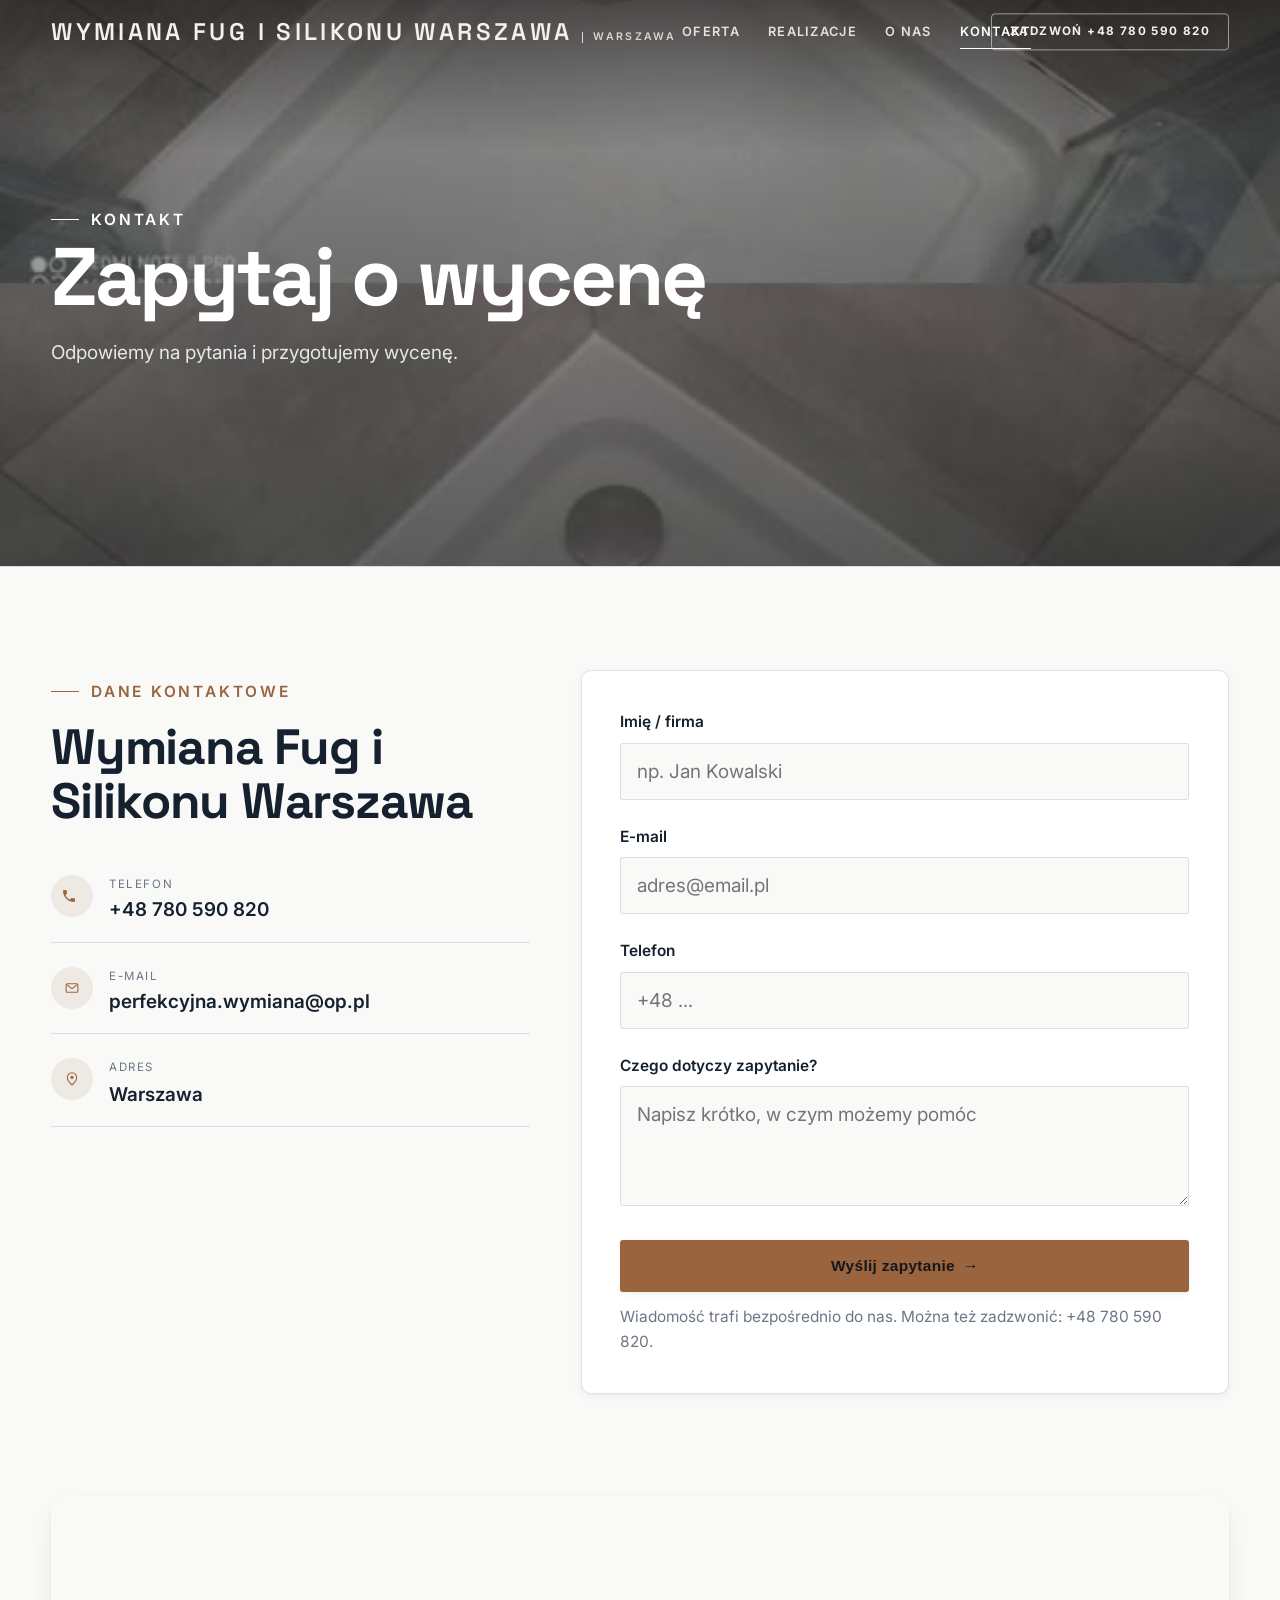
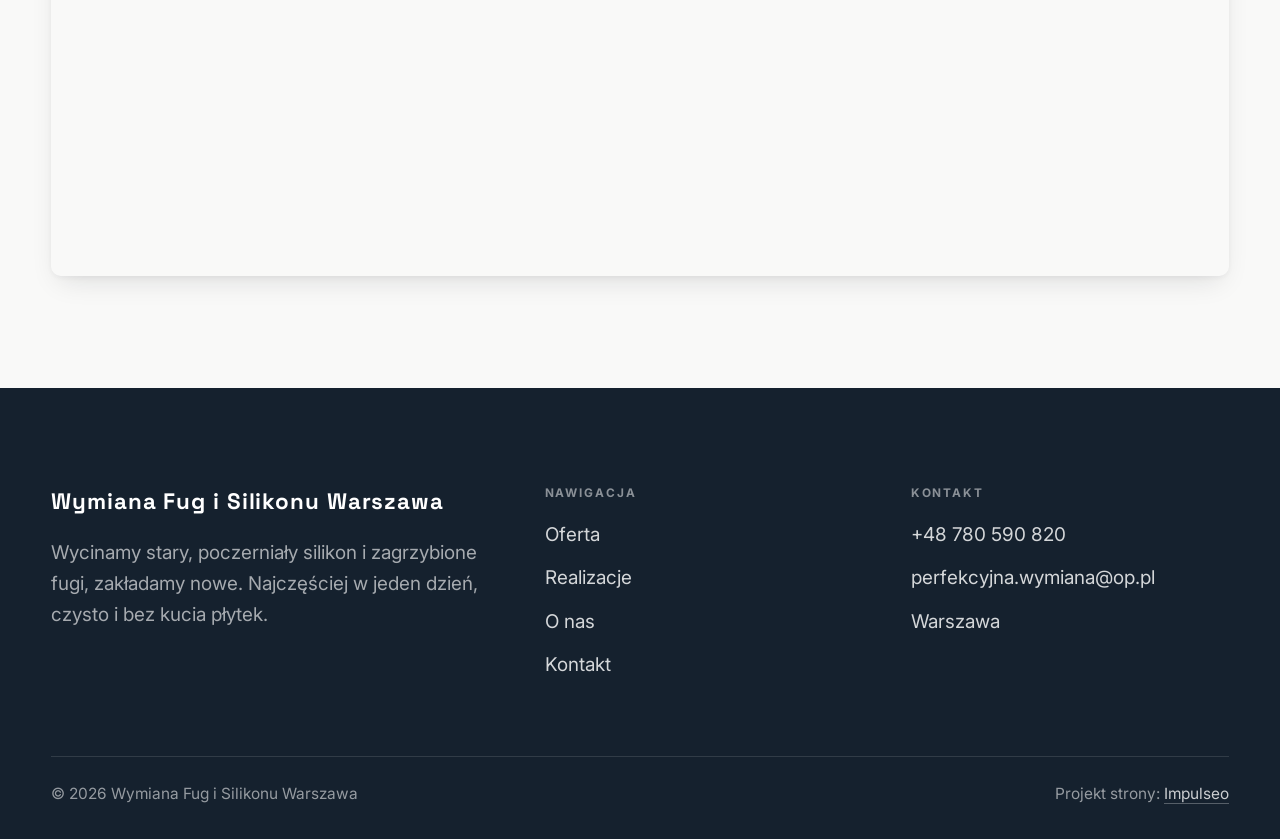
==== commit 80021e46: "Stopka: podpis Impulseo z linkiem + poprawka znikajacego napisu w naglowku" ====
--- a/kontakt.html
+++ b/kontakt.html
@@ -89,7 +89,7 @@
     </div>
     <div class="foot-bot">
       <span>© 2026 Wymiana Fug i Silikonu Warszawa</span>
-      <span>Projekt strony: Krzysztof Brzeziński</span>
+      <span>Projekt strony: <a class="foot-credit" href="https://impulseo.pl" target="_blank" rel="noopener">Impulseo</a></span>
     </div>
   </div>
 </footer>
--- a/assets/styles.css
+++ b/assets/styles.css
@@ -1,7 +1,7 @@
 /* ============================================================
    STOLBASZ — premium, architektoniczny B2B fit-out
    Jasna paleta, zero brązu. System wg premium-web-craft.
-   Projekt strony: Krzysztof Brzeziński
+   Projekt strony: Impulseo (impulseo.pl)
    ============================================================ */
 
 :root{
@@ -625,3 +625,64 @@
 
 /* === auto-paleta ze zdjęć klienta (dopasowanie do estetyki socials) === */
 :root{--accent:#9A643F;--accent-d:#7A4C2C;--accent-soft:rgba(154,100,63,0.10);--paper:#F9F9F8;--paper-2:#EFEEED;--paper-3:#E8E6E5;}
+
+/* === HERO-FIT (29.07.2026) — hero DOPASOWUJE SIĘ do wysokości okna =========================
+   Zgłoszenie K. 29.07: na jego laptopie przyciski CTA w hero były ucięte dolną krawędzią
+   (Modern House). Pomiar headless (1512x879 → realny widok 792 px): dolna krawędź CTA
+   wypadała 123 px POD ekranem. Nawet przy maksymalnym oknie (982) było -20 px.
+
+   DLACZEGO POPRZEDNI FIX NIE DZIAŁAŁ: 27.07 dołożyliśmy @media(max-height:820px) — próg.
+   Widok K. ma ~792-895 px, czyli TUŻ NAD progiem → reguła w ogóle się nie włączała.
+   Progi są kruche: każdy inny laptop/dok/pasek zakładek przesuwa granicę.
+
+   ROZWIĄZANIE: zero progów. Każdy rozmiar, który decyduje o wysokości hero (typografia,
+   odstępy, padding), dostaje `min(dotychczasowa-wartość, X svh)` — czyli na wysokim ekranie
+   nic się nie zmienia, a im niższe okno, tym płynniej mniejsze. Treści NIE ucinamy.
+
+   Doklejane na SAM KONIEC styles.css (po motion) → wygrywa kaskadę, nie rusza reguł w miejscu.
+   Weryfikacja: tools-retrofit/measure_fold.py (mierzy zapas pod CTA dla 720/800/879/982). */
+
+/* ---------- HERO KINOWY (strona główna, rodziny „editorial") ---------- */
+.hero-cine .wrap{padding-block:min(var(--space-8),4svh)}
+.hero-cine .eyebrow{margin-bottom:min(var(--space-5),2svh)}
+.hero-cine h1{font-size:min(clamp(2.9rem,2rem + 4.4vw,5.2rem),7.6svh);
+  margin-bottom:min(var(--space-5),2.4svh)}
+.hero-cine .lead{font-size:min(1.125rem,2.3svh);line-height:1.55;
+  margin-bottom:min(var(--space-7),3.2svh)}
+
+/* ---------- HERO FACHOWCY — wariant A (pełny ekran) ---------- */
+.hf-panel{padding-top:min(clamp(6.5rem,13vh,9rem),11svh);
+  padding-bottom:min(clamp(2.6rem,6vh,3.6rem),4svh)}
+.hf-title{font-size:min(clamp(2.3rem,1.6rem + 3.2vw,4.3rem),7svh);
+  margin-top:min(var(--space-4),1.8svh);margin-bottom:min(var(--space-4),1.8svh)}
+.hf-lead{font-size:min(1.18rem,2.3svh);line-height:1.5}
+.hf-phone{margin-top:min(var(--space-6),2.8svh);margin-bottom:min(var(--space-5),2.2svh)}
+.hf-phone-num{font-size:min(clamp(2rem,1.5rem + 2.4vw,3.05rem),5.2svh)}
+.hf-trust{margin-top:min(var(--space-6),2.6svh);padding-top:min(var(--space-4),1.6svh)}
+
+/* Telefon: tam liczy się czytelność, nie upychanie — skalowanie wysokością wyłączone,
+   bo przy 844 px wysokości ekranu svh-limity zaczęłyby zmniejszać tekst bez potrzeby. */
+@media(max-width:680px){
+  .hero-cine h1{font-size:clamp(1.9rem,1.15rem + 4.4vw,2.7rem)}
+  .hero-cine .lead{font-size:.98rem}
+  .hf-title{font-size:clamp(2.1rem,1.6rem + 3.2vw,3rem)}
+  .hf-lead{font-size:1rem}
+  .hf-phone-num{font-size:clamp(1.9rem,1.5rem + 2.4vw,2.5rem)}
+}
+/* === /HERO-FIT === */
+
+
+/* ====== IMPULSEO-FIX-20260731 ======================================================
+   1) PODPIS w stopce jest teraz linkiem do impulseo.pl - ma być widocznie klikalny.
+   2) ŻYWY NAGŁÓWEK: warstwa przenikających kadrów (.mt-hero-layer) miała z-index:1, więc
+      lądowała NAD przyciemnieniem hero, a w rodzinie „fachowcy" nawet nad panelem z tekstem
+      (.hf-panel nie miał własnego z-index). Efekt: przy zmianie zdjęcia napis znikał i wracał.
+      Teraz warstwa idzie tam, gdzie zdjęcie tła (z-index:-2), a treść nagłówka dostaje twardy
+      z-index:3. Zmieniają się WYŁĄCZNIE zdjęcia w tle - napis stoi nieruchomo.
+      (hero-cine celowo pominięte: tam img ma z-index:0 i układ był poprawny.) */
+.foot-bot a.foot-credit{color:rgba(255,255,255,.78);text-decoration:none;border-bottom:1px solid rgba(255,255,255,.28)}
+.foot-bot a.foot-credit:hover{color:#fff;border-bottom-color:#fff}
+.hero-fach > img.mt-hero-layer,.hero-gastro > img.mt-hero-layer,.hero-auto > img.mt-hero-layer,
+.hero-dom > img.mt-hero-layer,.hero-studio > img.mt-hero-layer{z-index:-2}
+.hf-panel,.hf-inner,.hd-panel,.hk-panel,.ha-inner,.hs-inner,.hg-inner{position:relative;z-index:3}
+/* ====== koniec IMPULSEO-FIX-20260731 ====== */
